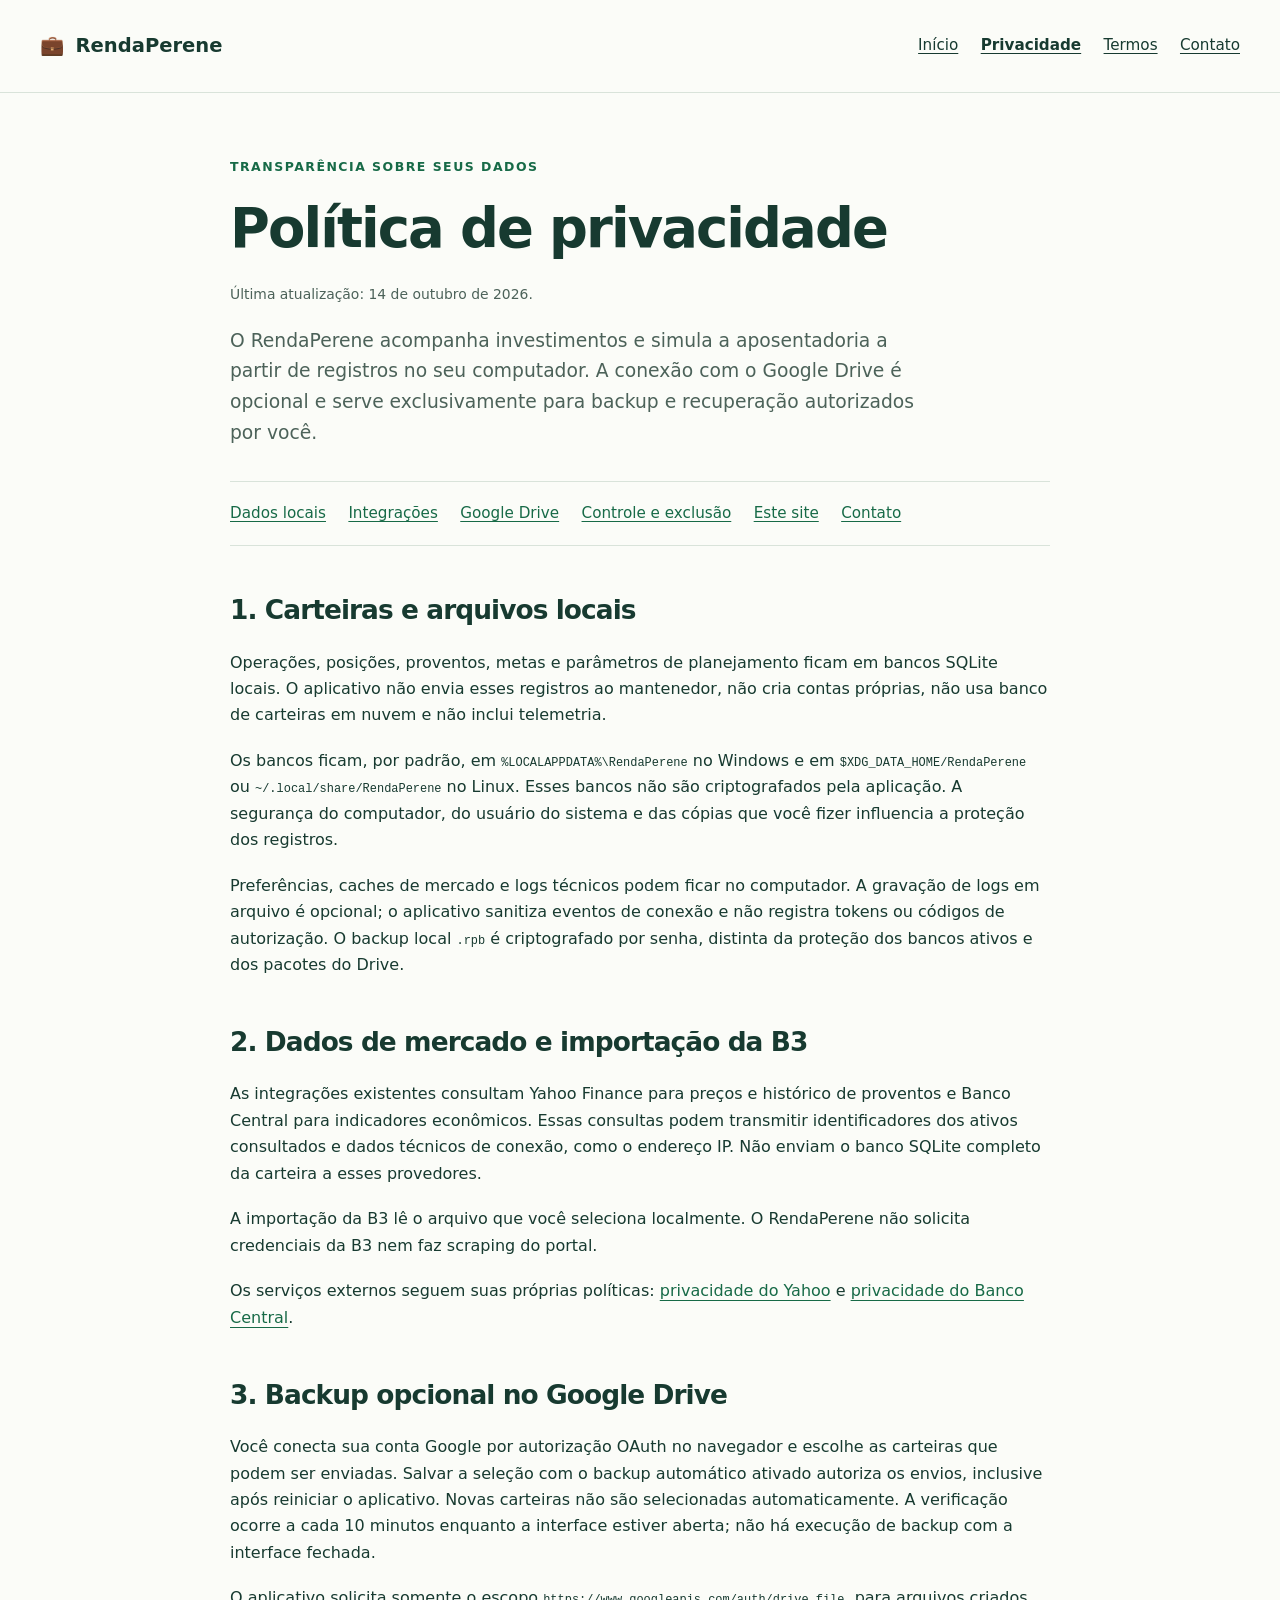
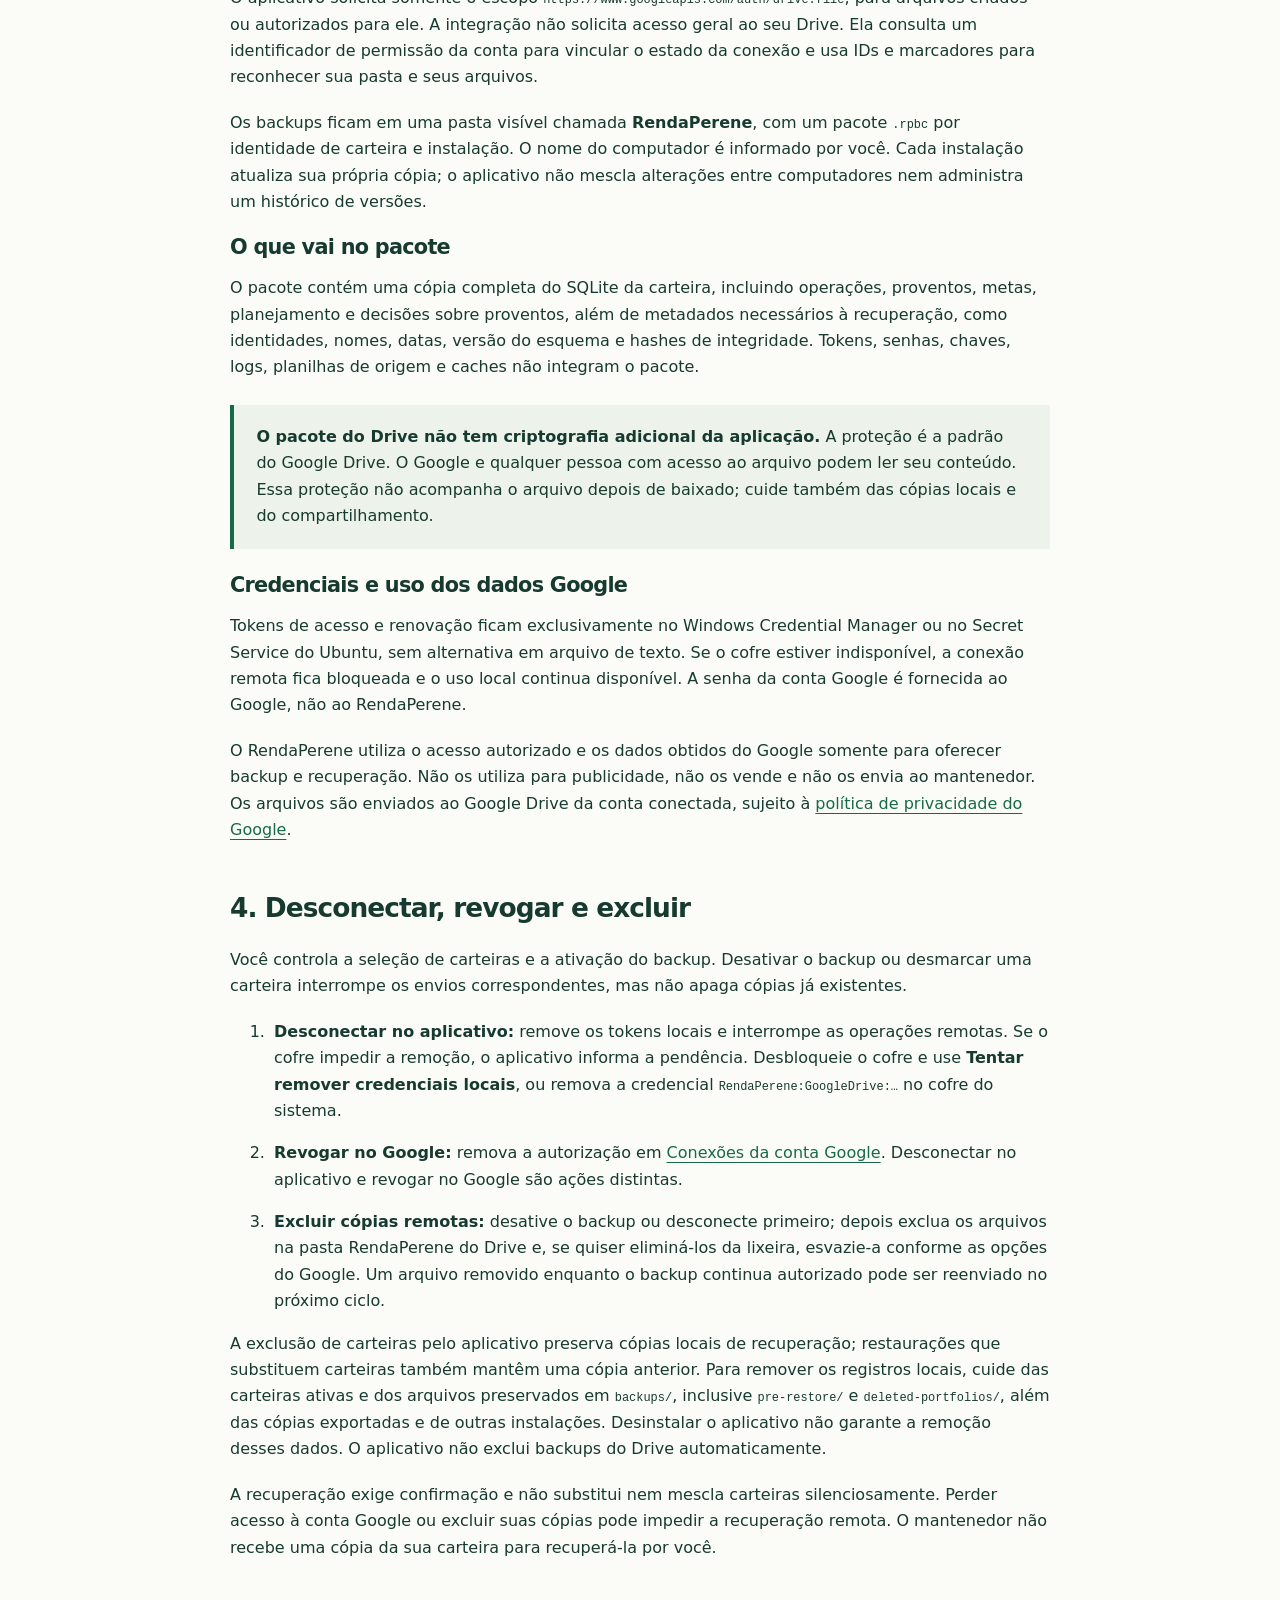
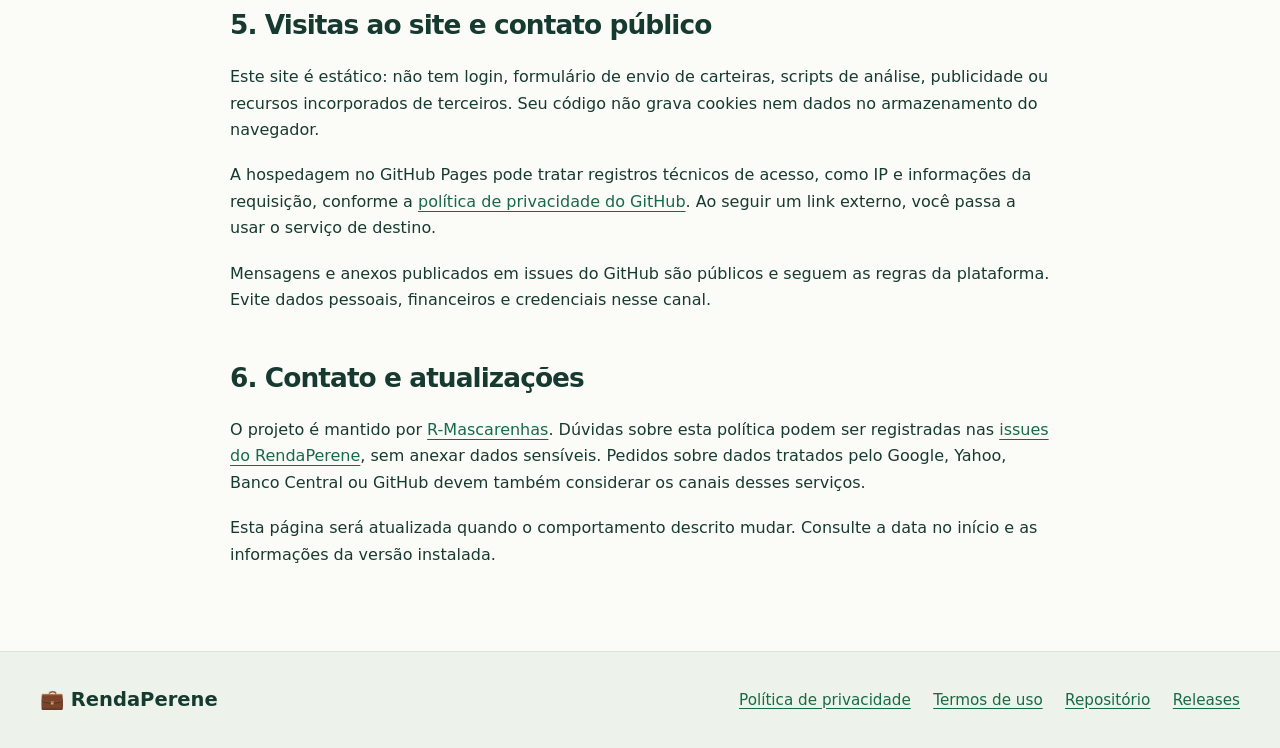
==== site/privacidade.html @ 1b6c13fc "feat: add public GitHub Pages website" ====
<!doctype html>
<html lang="pt-BR">
<head>
  <meta charset="utf-8">
  <meta name="viewport" content="width=device-width, initial-scale=1">
  <meta name="description" content="Como o RendaPerene trata carteiras locais, integrações de mercado, credenciais e backups opcionais no Google Drive.">
  <meta name="referrer" content="strict-origin-when-cross-origin">
  <title>Política de privacidade — RendaPerene</title>
  <link rel="stylesheet" href="assets/styles.css">
</head>
<body>
  <a class="skip-link" href="#conteudo">Pular para o conteúdo</a>
  <header class="site-header"><div class="container header-inner"><a class="brand" href="index.html"><span aria-hidden="true">💼</span> RendaPerene</a><nav aria-label="Navegação principal"><a href="index.html">Início</a><a href="privacidade.html" aria-current="page">Privacidade</a><a href="termos.html">Termos</a><a href="index.html#contato">Contato</a></nav></div></header>
  <main id="conteudo" class="container legal">
    <p class="eyebrow">Transparência sobre seus dados</p>
    <h1>Política de privacidade</h1>
    <p class="small">Última atualização: <time datetime="2026-10-14">14 de outubro de 2026</time>.</p>
    <p class="lead">O RendaPerene acompanha investimentos e simula a aposentadoria a partir de registros no seu computador. A conexão com o Google Drive é opcional e serve exclusivamente para backup e recuperação autorizados por você.</p>
    <nav class="contents" aria-label="Seções da política"><a href="#dados-locais">Dados locais</a><a href="#integracoes">Integrações</a><a href="#google-drive">Google Drive</a><a href="#controle">Controle e exclusão</a><a href="#site">Este site</a><a href="#contato">Contato</a></nav>
    <section id="dados-locais"><h2>1. Carteiras e arquivos locais</h2><p>Operações, posições, proventos, metas e parâmetros de planejamento ficam em bancos SQLite locais. O aplicativo não envia esses registros ao mantenedor, não cria contas próprias, não usa banco de carteiras em nuvem e não inclui telemetria.</p><p>Os bancos ficam, por padrão, em <code>%LOCALAPPDATA%\RendaPerene</code> no Windows e em <code>$XDG_DATA_HOME/RendaPerene</code> ou <code>~/.local/share/RendaPerene</code> no Linux. Esses bancos não são criptografados pela aplicação. A segurança do computador, do usuário do sistema e das cópias que você fizer influencia a proteção dos registros.</p><p>Preferências, caches de mercado e logs técnicos podem ficar no computador. A gravação de logs em arquivo é opcional; o aplicativo sanitiza eventos de conexão e não registra tokens ou códigos de autorização. O backup local <code>.rpb</code> é criptografado por senha, distinta da proteção dos bancos ativos e dos pacotes do Drive.</p></section>
    <section id="integracoes"><h2>2. Dados de mercado e importação da B3</h2><p>As integrações existentes consultam Yahoo Finance para preços e histórico de proventos e Banco Central para indicadores econômicos. Essas consultas podem transmitir identificadores dos ativos consultados e dados técnicos de conexão, como o endereço IP. Não enviam o banco SQLite completo da carteira a esses provedores.</p><p>A importação da B3 lê o arquivo que você seleciona localmente. O RendaPerene não solicita credenciais da B3 nem faz scraping do portal.</p><p>Os serviços externos seguem suas próprias políticas: <a href="https://legal.yahoo.com/br/pt/yahoo/privacy/index.html">privacidade do Yahoo</a> e <a href="https://www.bcb.gov.br/acessoinformacao/politicaprivacidade">privacidade do Banco Central</a>.</p></section>
    <section id="google-drive"><h2>3. Backup opcional no Google Drive</h2><p>Você conecta sua conta Google por autorização OAuth no navegador e escolhe as carteiras que podem ser enviadas. Salvar a seleção com o backup automático ativado autoriza os envios, inclusive após reiniciar o aplicativo. Novas carteiras não são selecionadas automaticamente. A verificação ocorre a cada 10 minutos enquanto a interface estiver aberta; não há execução de backup com a interface fechada.</p><p>O aplicativo solicita somente o escopo <code>https://www.googleapis.com/auth/drive.file</code>, para arquivos criados ou autorizados para ele. A integração não solicita acesso geral ao seu Drive. Ela consulta um identificador de permissão da conta para vincular o estado da conexão e usa IDs e marcadores para reconhecer sua pasta e seus arquivos.</p><p>Os backups ficam em uma pasta visível chamada <strong>RendaPerene</strong>, com um pacote <code>.rpbc</code> por identidade de carteira e instalação. O nome do computador é informado por você. Cada instalação atualiza sua própria cópia; o aplicativo não mescla alterações entre computadores nem administra um histórico de versões.</p><h3>O que vai no pacote</h3><p>O pacote contém uma cópia completa do SQLite da carteira, incluindo operações, proventos, metas, planejamento e decisões sobre proventos, além de metadados necessários à recuperação, como identidades, nomes, datas, versão do esquema e hashes de integridade. Tokens, senhas, chaves, logs, planilhas de origem e caches não integram o pacote.</p><div class="notice"><p><strong>O pacote do Drive não tem criptografia adicional da aplicação.</strong> A proteção é a padrão do Google Drive. O Google e qualquer pessoa com acesso ao arquivo podem ler seu conteúdo. Essa proteção não acompanha o arquivo depois de baixado; cuide também das cópias locais e do compartilhamento.</p></div><h3>Credenciais e uso dos dados Google</h3><p>Tokens de acesso e renovação ficam exclusivamente no Windows Credential Manager ou no Secret Service do Ubuntu, sem alternativa em arquivo de texto. Se o cofre estiver indisponível, a conexão remota fica bloqueada e o uso local continua disponível. A senha da conta Google é fornecida ao Google, não ao RendaPerene.</p><p>O RendaPerene utiliza o acesso autorizado e os dados obtidos do Google somente para oferecer backup e recuperação. Não os utiliza para publicidade, não os vende e não os envia ao mantenedor. Os arquivos são enviados ao Google Drive da conta conectada, sujeito à <a href="https://policies.google.com/privacy?hl=pt-BR">política de privacidade do Google</a>.</p></section>
    <section id="controle"><h2>4. Desconectar, revogar e excluir</h2><p>Você controla a seleção de carteiras e a ativação do backup. Desativar o backup ou desmarcar uma carteira interrompe os envios correspondentes, mas não apaga cópias já existentes.</p><ol><li><strong>Desconectar no aplicativo:</strong> remove os tokens locais e interrompe as operações remotas. Se o cofre impedir a remoção, o aplicativo informa a pendência. Desbloqueie o cofre e use <strong>Tentar remover credenciais locais</strong>, ou remova a credencial <code>RendaPerene:GoogleDrive:…</code> no cofre do sistema.</li><li><strong>Revogar no Google:</strong> remova a autorização em <a href="https://myaccount.google.com/connections">Conexões da conta Google</a>. Desconectar no aplicativo e revogar no Google são ações distintas.</li><li><strong>Excluir cópias remotas:</strong> desative o backup ou desconecte primeiro; depois exclua os arquivos na pasta RendaPerene do Drive e, se quiser eliminá-los da lixeira, esvazie-a conforme as opções do Google. Um arquivo removido enquanto o backup continua autorizado pode ser reenviado no próximo ciclo.</li></ol><p>A exclusão de carteiras pelo aplicativo preserva cópias locais de recuperação; restaurações que substituem carteiras também mantêm uma cópia anterior. Para remover os registros locais, cuide das carteiras ativas e dos arquivos preservados em <code>backups/</code>, inclusive <code>pre-restore/</code> e <code>deleted-portfolios/</code>, além das cópias exportadas e de outras instalações. Desinstalar o aplicativo não garante a remoção desses dados. O aplicativo não exclui backups do Drive automaticamente.</p><p>A recuperação exige confirmação e não substitui nem mescla carteiras silenciosamente. Perder acesso à conta Google ou excluir suas cópias pode impedir a recuperação remota. O mantenedor não recebe uma cópia da sua carteira para recuperá-la por você.</p></section>
    <section id="site"><h2>5. Visitas ao site e contato público</h2><p>Este site é estático: não tem login, formulário de envio de carteiras, scripts de análise, publicidade ou recursos incorporados de terceiros. Seu código não grava cookies nem dados no armazenamento do navegador.</p><p>A hospedagem no GitHub Pages pode tratar registros técnicos de acesso, como IP e informações da requisição, conforme a <a href="https://docs.github.com/en/site-policy/privacy-policies/github-general-privacy-statement">política de privacidade do GitHub</a>. Ao seguir um link externo, você passa a usar o serviço de destino.</p><p>Mensagens e anexos publicados em issues do GitHub são públicos e seguem as regras da plataforma. Evite dados pessoais, financeiros e credenciais nesse canal.</p></section>
    <section id="contato"><h2>6. Contato e atualizações</h2><p>O projeto é mantido por <a href="https://github.com/R-Mascarenhas">R-Mascarenhas</a>. Dúvidas sobre esta política podem ser registradas nas <a href="https://github.com/R-Mascarenhas/RendaPerene/issues">issues do RendaPerene</a>, sem anexar dados sensíveis. Pedidos sobre dados tratados pelo Google, Yahoo, Banco Central ou GitHub devem também considerar os canais desses serviços.</p><p>Esta página será atualizada quando o comportamento descrito mudar. Consulte a data no início e as informações da versão instalada.</p></section>
  </main>
  <footer class="site-footer"><div class="container footer-inner"><a class="brand" href="index.html">💼 RendaPerene</a><nav aria-label="Links do rodapé"><a href="privacidade.html">Política de privacidade</a><a href="termos.html">Termos de uso</a><a href="https://github.com/R-Mascarenhas/RendaPerene">Repositório</a><a href="https://github.com/R-Mascarenhas/RendaPerene/releases/latest">Releases</a></nav></div></footer>
</body>
</html>
---- site/assets/styles.css ----
:root {
  color-scheme: light;
  --ink: #173a30;
  --muted: #4c6259;
  --green: #176a47;
  --paper: #fbfcf8;
  --line: #d9e3da;
}
* { box-sizing: border-box; }
html { scroll-padding-top: 1.5rem; }
body { margin: 0; background: var(--paper); color: var(--ink); font-family: system-ui, -apple-system, "Segoe UI", sans-serif; line-height: 1.65; }
a { color: var(--green); text-underline-offset: .22em; }
a:hover { text-decoration-thickness: 2px; }
a:focus-visible { outline: 3px solid #88420d; outline-offset: 5px; border-radius: 3px; }
img { display: block; max-width: 100%; height: auto; }
h1, h2, h3 { line-height: 1.18; letter-spacing: -.035em; }
h1 { font-size: clamp(2.3rem, 4.4vw, 4.3rem); font-weight: 650; margin: .8rem 0 1.4rem; }
h1 span { color: var(--green); }
h2 { font-size: clamp(1.8rem, 3vw, 2.6rem); font-weight: 600; margin: .5rem 0 1.5rem; }
h3 { font-size: 1.3rem; margin: 1rem 0; }
p { margin: 0 0 1.2rem; }
code { font-size: .92em; overflow-wrap: anywhere; }
.container { max-width: 1200px; width: calc(100% - 3rem); margin-inline: auto; }
.skip-link { position: absolute; left: 1rem; top: -8rem; padding: .8rem 1rem; background: white; z-index: 10; }
.skip-link:focus { top: 1rem; }
.site-header { border-bottom: 1px solid var(--line); }
.header-inner { min-height: 92px; display: flex; align-items: center; justify-content: space-between; gap: 1.5rem; padding-block: 1rem; }
.brand { color: var(--ink); font-size: 1.22rem; font-weight: 700; text-decoration: none; white-space: nowrap; }
.brand span { margin-right: .3rem; }
nav { display: flex; flex-wrap: wrap; gap: .7rem 1.4rem; }
nav a { font-size: .95rem; }
.site-header nav a { color: var(--ink); }
[aria-current="page"] { font-weight: 700; }
.hero { display: grid; grid-template-columns: minmax(0, 1.05fr) minmax(0, 1fr); align-items: center; gap: 3rem; padding-block: 5rem 3.5rem; }
.eyebrow { color: var(--green); font-size: .78rem; font-weight: 750; text-transform: uppercase; letter-spacing: .12em; }
.lead { font-size: 1.17rem; color: var(--muted); max-width: 60ch; }
.actions { display: flex; flex-wrap: wrap; align-items: center; gap: 1.25rem; margin-block: 1.9rem 1rem; }
.button { display: inline-block; background: var(--green); color: white; border: 1px solid var(--green); border-radius: .4rem; padding: .9rem 1.25rem; font-weight: 650; text-align: center; text-decoration: none; }
.button:hover { background: #105436; }
.text-link { font-weight: 600; }
.small, figcaption { color: var(--muted); font-size: .87rem; }
.preview { margin: 0; }
.preview img { border-radius: 1rem; box-shadow: 0 22px 70px #163b3014; border: 1px solid var(--line); }
figcaption { margin-top: .9rem; line-height: 1.5; }
.section { padding-block: 4rem; }
.feature-grid { display: grid; grid-template-columns: repeat(4, 1fr); gap: 2rem; margin-top: 2.5rem; }
.feature { border-top: 1px solid var(--line); padding-top: 1.25rem; }
.feature p { color: var(--muted); }
.feature-number { color: var(--green); font-size: .85rem; font-weight: 700; }
.local-section { background: #edf3ea; margin-block: 2rem; border-block: 1px solid var(--line); }
.local-grid { display: grid; grid-template-columns: repeat(2, minmax(0, 1fr)); gap: 4rem; }
.backup-panel { background: var(--paper); border: 1px solid var(--line); border-radius: .7rem; padding: 2rem; }
.backup-panel h3 { margin-top: 0; }
.getting-started { display: flex; align-items: center; justify-content: space-between; gap: 3rem; }
.getting-started div { max-width: 650px; }
.getting-started .button { flex-shrink: 0; }
.contact { border-top: 1px solid var(--line); }
.contact p { max-width: 80ch; }
.site-footer { background: #edf3ea; border-top: 1px solid var(--line); padding-block: 2rem; }
.footer-inner { display: flex; align-items: center; justify-content: space-between; gap: 1.5rem; flex-wrap: wrap; }
.legal { max-width: 820px; padding-block: 4rem; }
.legal h1 { font-size: clamp(2.3rem, 5vw, 3.4rem); }
.legal h2 { font-size: 1.65rem; }
.legal section { margin-top: 3rem; }
.legal li { margin-bottom: 1rem; padding-left: .25rem; }
.contents { margin-block: 2rem; padding-block: 1.2rem; border-block: 1px solid var(--line); }
.notice { border-left: 4px solid var(--green); padding: 1.2rem 1.4rem; background: #edf3ea; margin-block: 1.5rem; }
.notice p { margin: 0; }
@media (max-width: 960px) {
  .hero { gap: 2rem; }
  .feature-grid { grid-template-columns: repeat(2, 1fr); }
  .getting-started { align-items: flex-start; flex-direction: column; gap: 1rem; }
  .local-grid { gap: 2rem; }
}
@media (max-width: 700px) {
  .container { width: calc(100% - 2rem); }
  .header-inner { align-items: flex-start; flex-direction: column; gap: .8rem; }
  nav { gap: .6rem 1rem; }
  .hero, .local-grid { grid-template-columns: 1fr; }
  .hero { padding-block: 3rem 2rem; }
  .section, .legal { padding-block: 2.5rem; }
  .backup-panel { padding: 1.3rem; }
  .footer-inner { align-items: flex-start; flex-direction: column; }
}
@media (max-width: 400px) {
  .feature-grid { grid-template-columns: 1fr; gap: 1rem; }
}
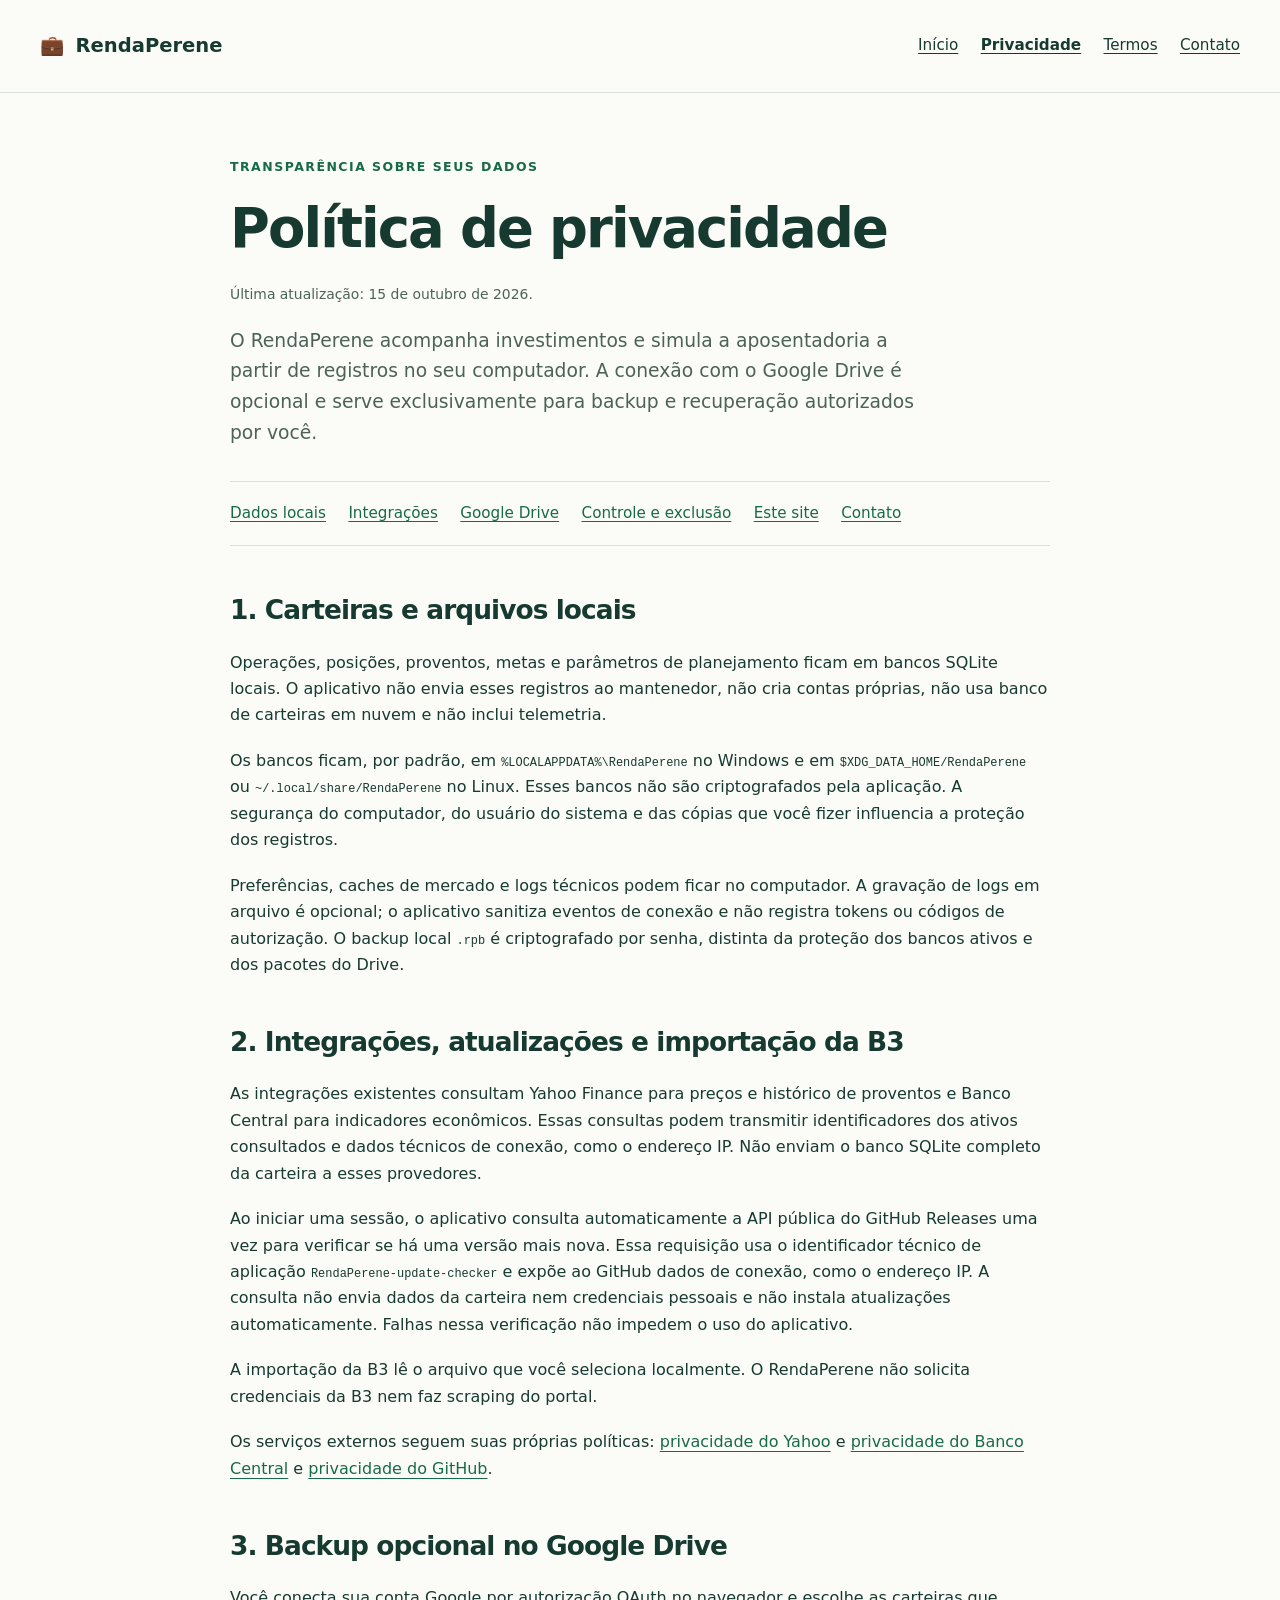
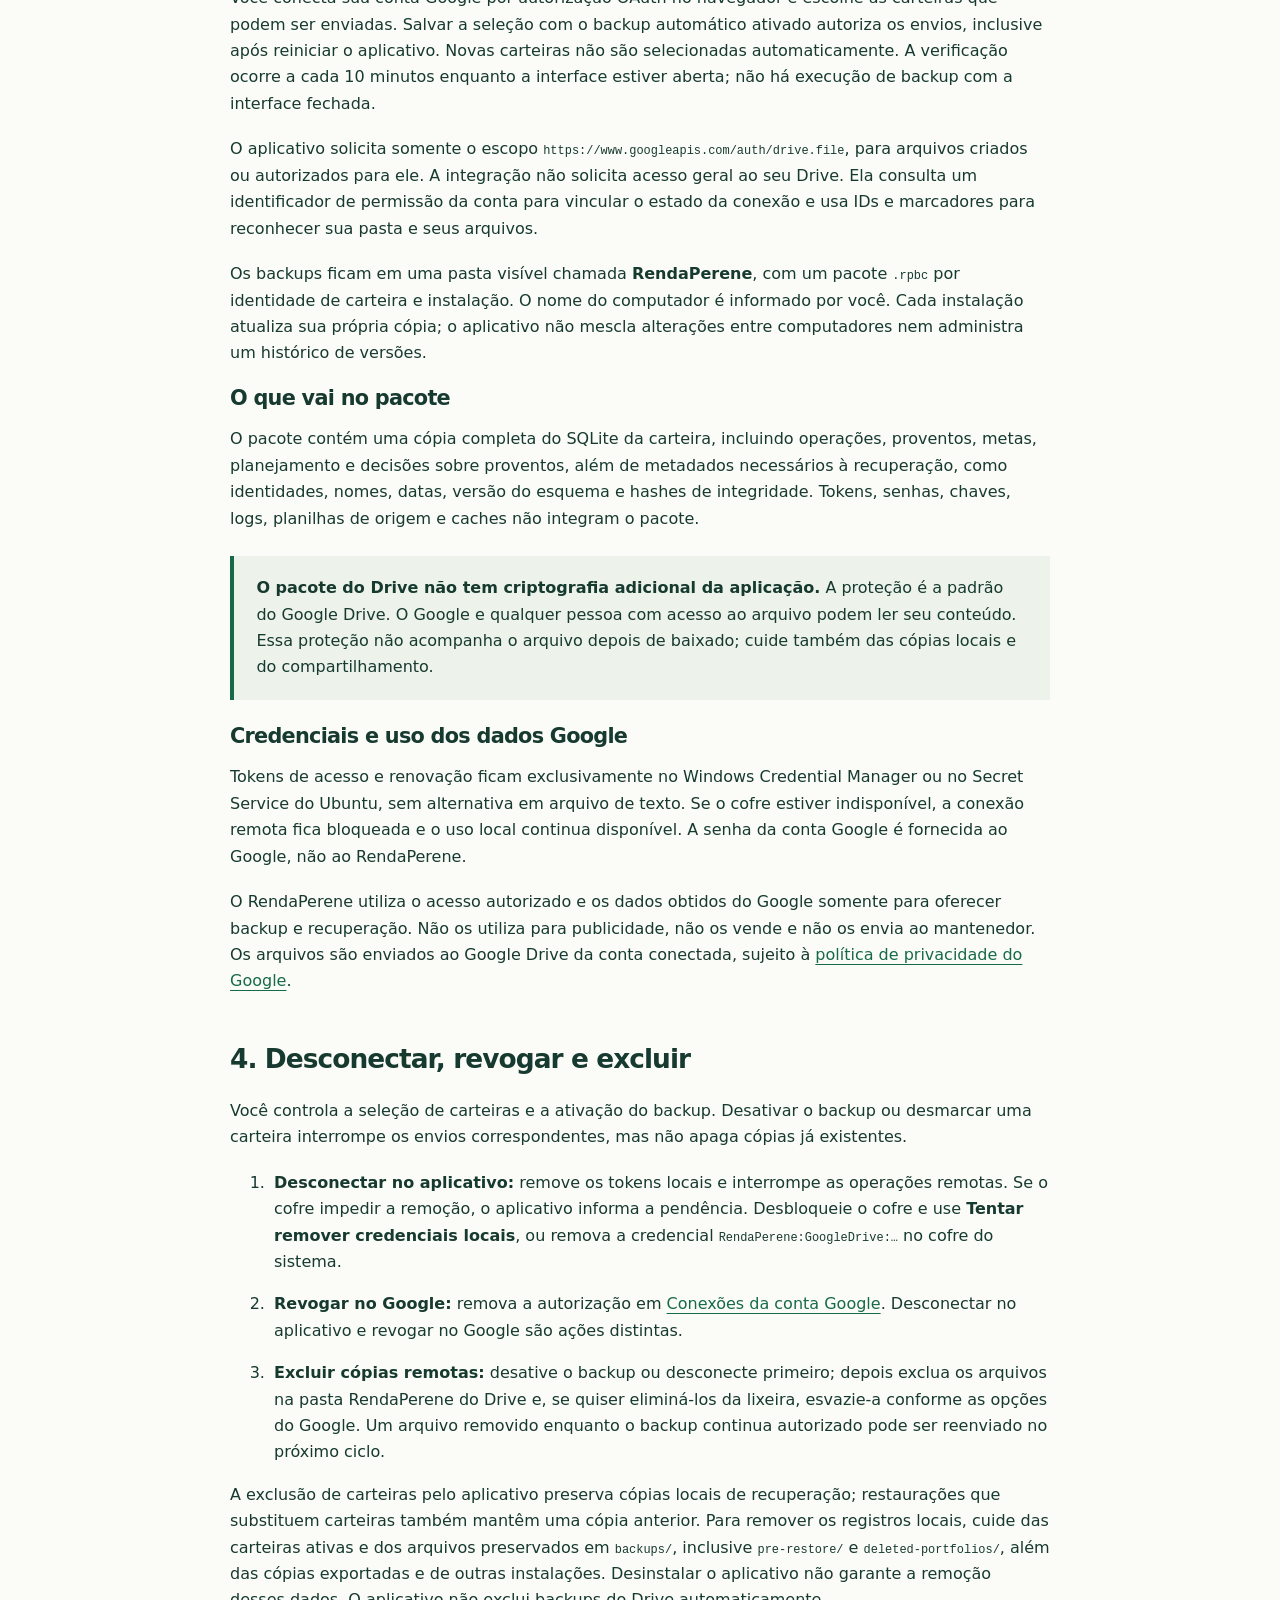
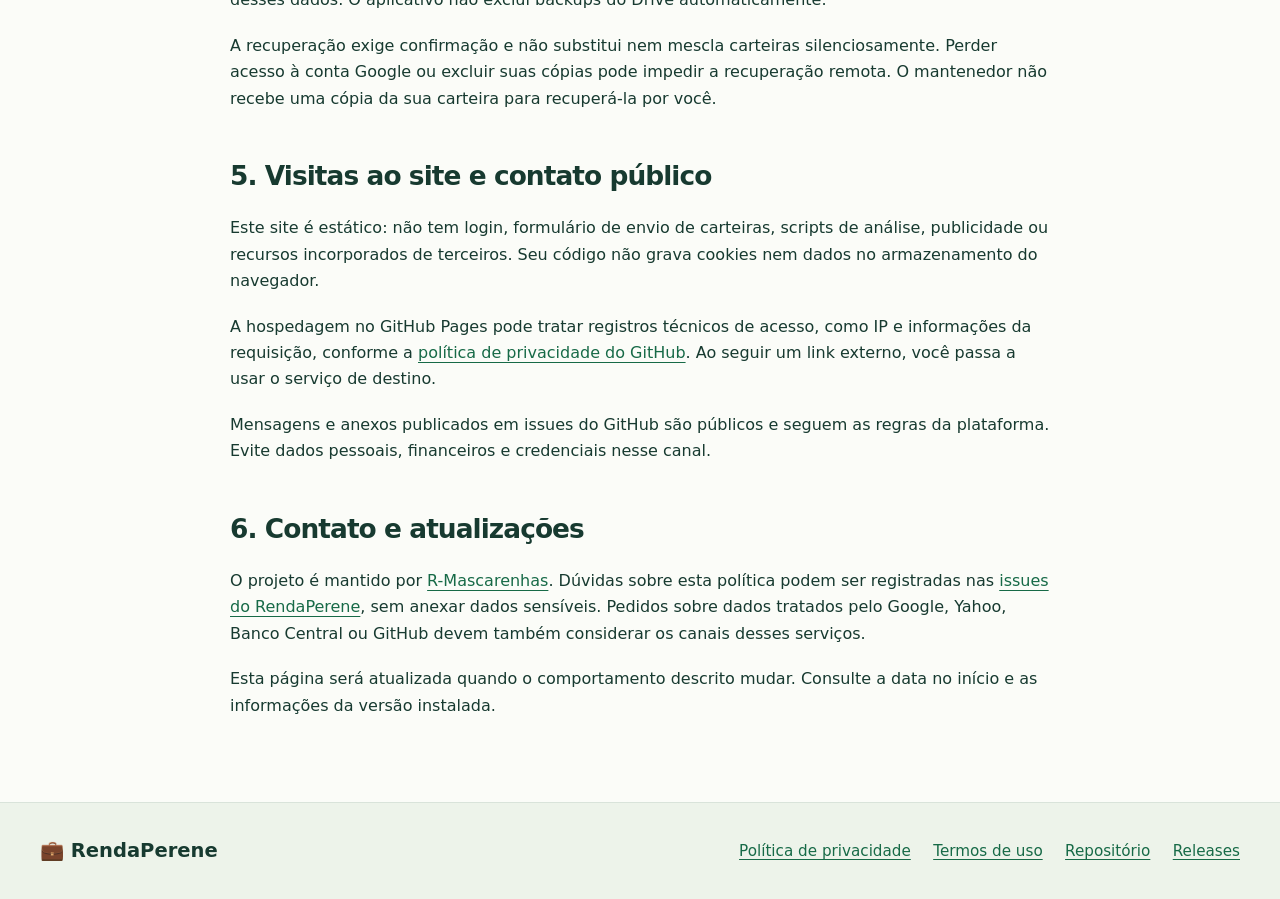
==== commit 05d36ad4: "fix: disclose update checks and extend Windows CI timeout Document the automatic GitHub Releases req" ====
--- a/site/privacidade.html
+++ b/site/privacidade.html
@@ -14,11 +14,11 @@
   <main id="conteudo" class="container legal">
     <p class="eyebrow">Transparência sobre seus dados</p>
     <h1>Política de privacidade</h1>
-    <p class="small">Última atualização: <time datetime="2026-10-14">14 de outubro de 2026</time>.</p>
+    <p class="small">Última atualização: <time datetime="2026-10-15">15 de outubro de 2026</time>.</p>
     <p class="lead">O RendaPerene acompanha investimentos e simula a aposentadoria a partir de registros no seu computador. A conexão com o Google Drive é opcional e serve exclusivamente para backup e recuperação autorizados por você.</p>
     <nav class="contents" aria-label="Seções da política"><a href="#dados-locais">Dados locais</a><a href="#integracoes">Integrações</a><a href="#google-drive">Google Drive</a><a href="#controle">Controle e exclusão</a><a href="#site">Este site</a><a href="#contato">Contato</a></nav>
     <section id="dados-locais"><h2>1. Carteiras e arquivos locais</h2><p>Operações, posições, proventos, metas e parâmetros de planejamento ficam em bancos SQLite locais. O aplicativo não envia esses registros ao mantenedor, não cria contas próprias, não usa banco de carteiras em nuvem e não inclui telemetria.</p><p>Os bancos ficam, por padrão, em <code>%LOCALAPPDATA%\RendaPerene</code> no Windows e em <code>$XDG_DATA_HOME/RendaPerene</code> ou <code>~/.local/share/RendaPerene</code> no Linux. Esses bancos não são criptografados pela aplicação. A segurança do computador, do usuário do sistema e das cópias que você fizer influencia a proteção dos registros.</p><p>Preferências, caches de mercado e logs técnicos podem ficar no computador. A gravação de logs em arquivo é opcional; o aplicativo sanitiza eventos de conexão e não registra tokens ou códigos de autorização. O backup local <code>.rpb</code> é criptografado por senha, distinta da proteção dos bancos ativos e dos pacotes do Drive.</p></section>
-    <section id="integracoes"><h2>2. Dados de mercado e importação da B3</h2><p>As integrações existentes consultam Yahoo Finance para preços e histórico de proventos e Banco Central para indicadores econômicos. Essas consultas podem transmitir identificadores dos ativos consultados e dados técnicos de conexão, como o endereço IP. Não enviam o banco SQLite completo da carteira a esses provedores.</p><p>A importação da B3 lê o arquivo que você seleciona localmente. O RendaPerene não solicita credenciais da B3 nem faz scraping do portal.</p><p>Os serviços externos seguem suas próprias políticas: <a href="https://legal.yahoo.com/br/pt/yahoo/privacy/index.html">privacidade do Yahoo</a> e <a href="https://www.bcb.gov.br/acessoinformacao/politicaprivacidade">privacidade do Banco Central</a>.</p></section>
+    <section id="integracoes"><h2>2. Integrações, atualizações e importação da B3</h2><p>As integrações existentes consultam Yahoo Finance para preços e histórico de proventos e Banco Central para indicadores econômicos. Essas consultas podem transmitir identificadores dos ativos consultados e dados técnicos de conexão, como o endereço IP. Não enviam o banco SQLite completo da carteira a esses provedores.</p><p>Ao iniciar uma sessão, o aplicativo consulta automaticamente a API pública do GitHub Releases uma vez para verificar se há uma versão mais nova. Essa requisição usa o identificador técnico de aplicação <code>RendaPerene-update-checker</code> e expõe ao GitHub dados de conexão, como o endereço IP. A consulta não envia dados da carteira nem credenciais pessoais e não instala atualizações automaticamente. Falhas nessa verificação não impedem o uso do aplicativo.</p><p>A importação da B3 lê o arquivo que você seleciona localmente. O RendaPerene não solicita credenciais da B3 nem faz scraping do portal.</p><p>Os serviços externos seguem suas próprias políticas: <a href="https://legal.yahoo.com/br/pt/yahoo/privacy/index.html">privacidade do Yahoo</a> e <a href="https://www.bcb.gov.br/acessoinformacao/politicaprivacidade">privacidade do Banco Central</a> e <a href="https://docs.github.com/en/site-policy/privacy-policies/github-general-privacy-statement">privacidade do GitHub</a>.</p></section>
     <section id="google-drive"><h2>3. Backup opcional no Google Drive</h2><p>Você conecta sua conta Google por autorização OAuth no navegador e escolhe as carteiras que podem ser enviadas. Salvar a seleção com o backup automático ativado autoriza os envios, inclusive após reiniciar o aplicativo. Novas carteiras não são selecionadas automaticamente. A verificação ocorre a cada 10 minutos enquanto a interface estiver aberta; não há execução de backup com a interface fechada.</p><p>O aplicativo solicita somente o escopo <code>https://www.googleapis.com/auth/drive.file</code>, para arquivos criados ou autorizados para ele. A integração não solicita acesso geral ao seu Drive. Ela consulta um identificador de permissão da conta para vincular o estado da conexão e usa IDs e marcadores para reconhecer sua pasta e seus arquivos.</p><p>Os backups ficam em uma pasta visível chamada <strong>RendaPerene</strong>, com um pacote <code>.rpbc</code> por identidade de carteira e instalação. O nome do computador é informado por você. Cada instalação atualiza sua própria cópia; o aplicativo não mescla alterações entre computadores nem administra um histórico de versões.</p><h3>O que vai no pacote</h3><p>O pacote contém uma cópia completa do SQLite da carteira, incluindo operações, proventos, metas, planejamento e decisões sobre proventos, além de metadados necessários à recuperação, como identidades, nomes, datas, versão do esquema e hashes de integridade. Tokens, senhas, chaves, logs, planilhas de origem e caches não integram o pacote.</p><div class="notice"><p><strong>O pacote do Drive não tem criptografia adicional da aplicação.</strong> A proteção é a padrão do Google Drive. O Google e qualquer pessoa com acesso ao arquivo podem ler seu conteúdo. Essa proteção não acompanha o arquivo depois de baixado; cuide também das cópias locais e do compartilhamento.</p></div><h3>Credenciais e uso dos dados Google</h3><p>Tokens de acesso e renovação ficam exclusivamente no Windows Credential Manager ou no Secret Service do Ubuntu, sem alternativa em arquivo de texto. Se o cofre estiver indisponível, a conexão remota fica bloqueada e o uso local continua disponível. A senha da conta Google é fornecida ao Google, não ao RendaPerene.</p><p>O RendaPerene utiliza o acesso autorizado e os dados obtidos do Google somente para oferecer backup e recuperação. Não os utiliza para publicidade, não os vende e não os envia ao mantenedor. Os arquivos são enviados ao Google Drive da conta conectada, sujeito à <a href="https://policies.google.com/privacy?hl=pt-BR">política de privacidade do Google</a>.</p></section>
     <section id="controle"><h2>4. Desconectar, revogar e excluir</h2><p>Você controla a seleção de carteiras e a ativação do backup. Desativar o backup ou desmarcar uma carteira interrompe os envios correspondentes, mas não apaga cópias já existentes.</p><ol><li><strong>Desconectar no aplicativo:</strong> remove os tokens locais e interrompe as operações remotas. Se o cofre impedir a remoção, o aplicativo informa a pendência. Desbloqueie o cofre e use <strong>Tentar remover credenciais locais</strong>, ou remova a credencial <code>RendaPerene:GoogleDrive:…</code> no cofre do sistema.</li><li><strong>Revogar no Google:</strong> remova a autorização em <a href="https://myaccount.google.com/connections">Conexões da conta Google</a>. Desconectar no aplicativo e revogar no Google são ações distintas.</li><li><strong>Excluir cópias remotas:</strong> desative o backup ou desconecte primeiro; depois exclua os arquivos na pasta RendaPerene do Drive e, se quiser eliminá-los da lixeira, esvazie-a conforme as opções do Google. Um arquivo removido enquanto o backup continua autorizado pode ser reenviado no próximo ciclo.</li></ol><p>A exclusão de carteiras pelo aplicativo preserva cópias locais de recuperação; restaurações que substituem carteiras também mantêm uma cópia anterior. Para remover os registros locais, cuide das carteiras ativas e dos arquivos preservados em <code>backups/</code>, inclusive <code>pre-restore/</code> e <code>deleted-portfolios/</code>, além das cópias exportadas e de outras instalações. Desinstalar o aplicativo não garante a remoção desses dados. O aplicativo não exclui backups do Drive automaticamente.</p><p>A recuperação exige confirmação e não substitui nem mescla carteiras silenciosamente. Perder acesso à conta Google ou excluir suas cópias pode impedir a recuperação remota. O mantenedor não recebe uma cópia da sua carteira para recuperá-la por você.</p></section>
     <section id="site"><h2>5. Visitas ao site e contato público</h2><p>Este site é estático: não tem login, formulário de envio de carteiras, scripts de análise, publicidade ou recursos incorporados de terceiros. Seu código não grava cookies nem dados no armazenamento do navegador.</p><p>A hospedagem no GitHub Pages pode tratar registros técnicos de acesso, como IP e informações da requisição, conforme a <a href="https://docs.github.com/en/site-policy/privacy-policies/github-general-privacy-statement">política de privacidade do GitHub</a>. Ao seguir um link externo, você passa a usar o serviço de destino.</p><p>Mensagens e anexos publicados em issues do GitHub são públicos e seguem as regras da plataforma. Evite dados pessoais, financeiros e credenciais nesse canal.</p></section>
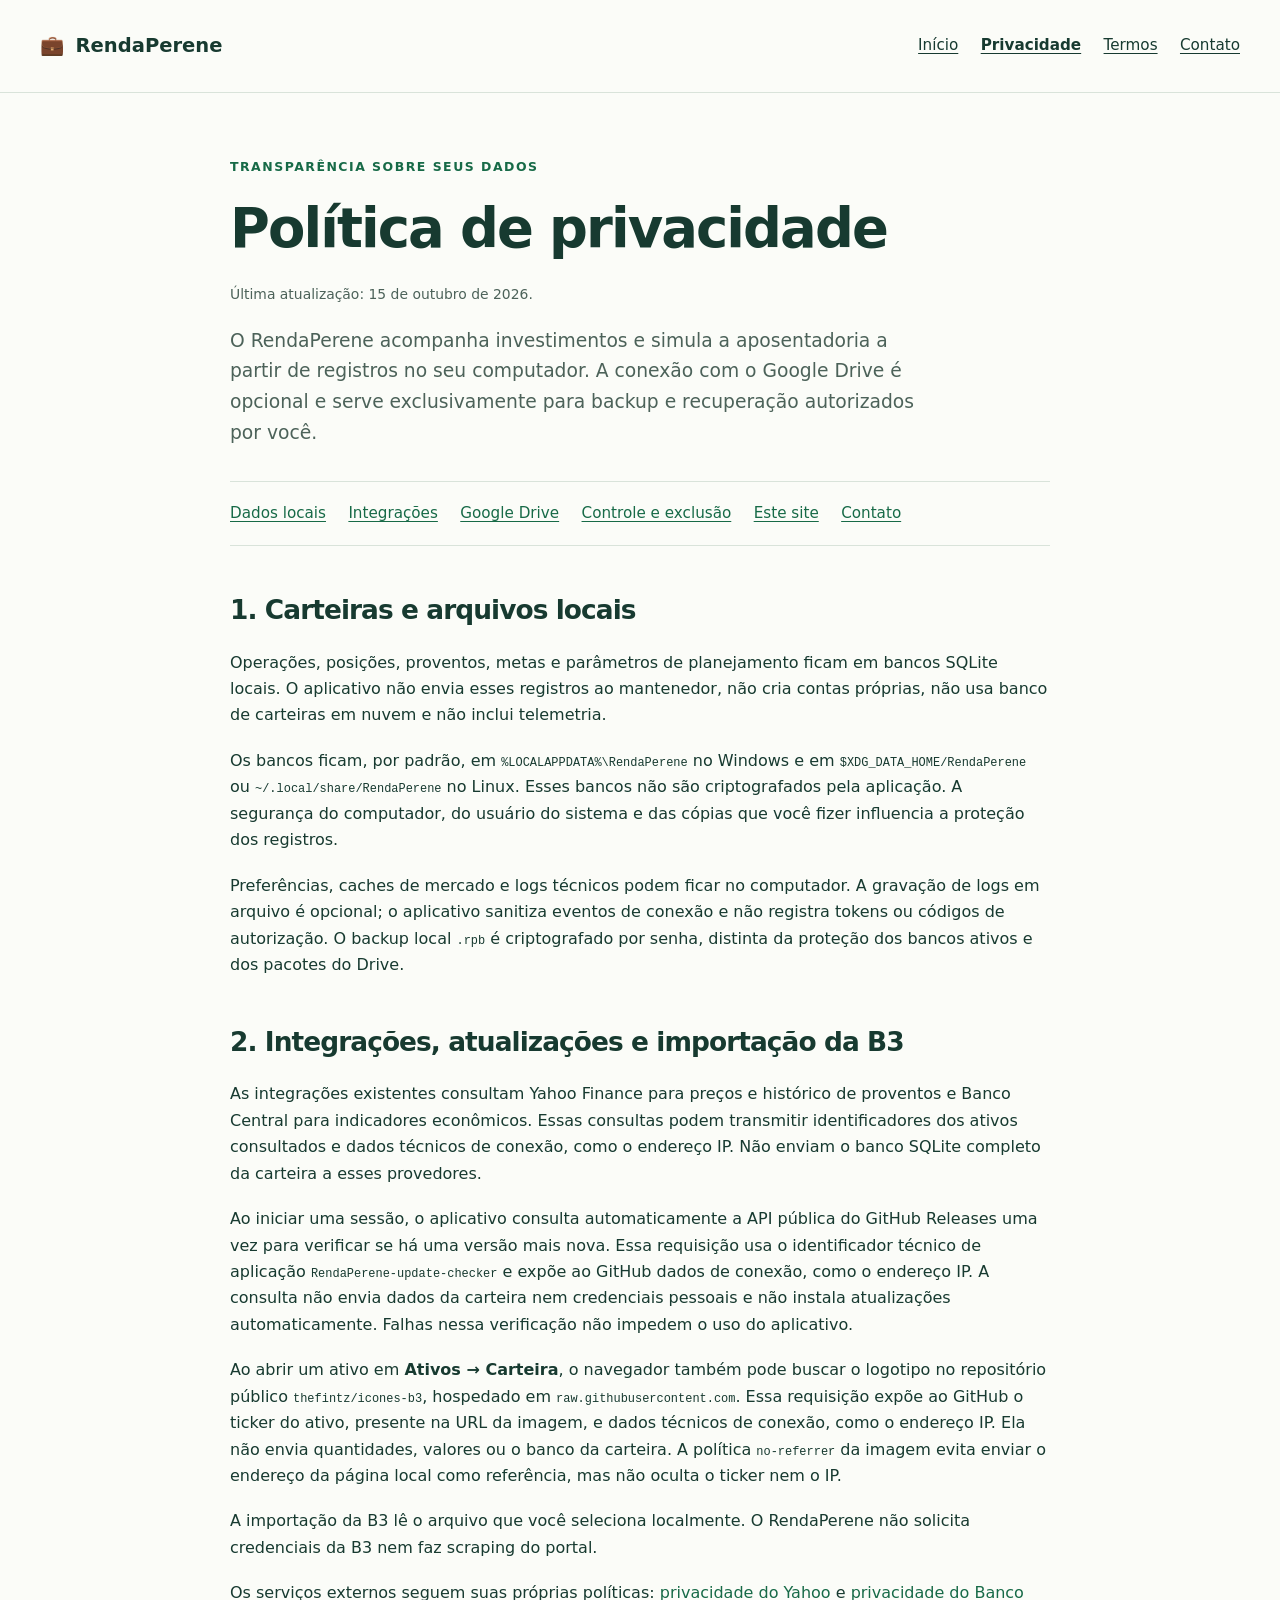
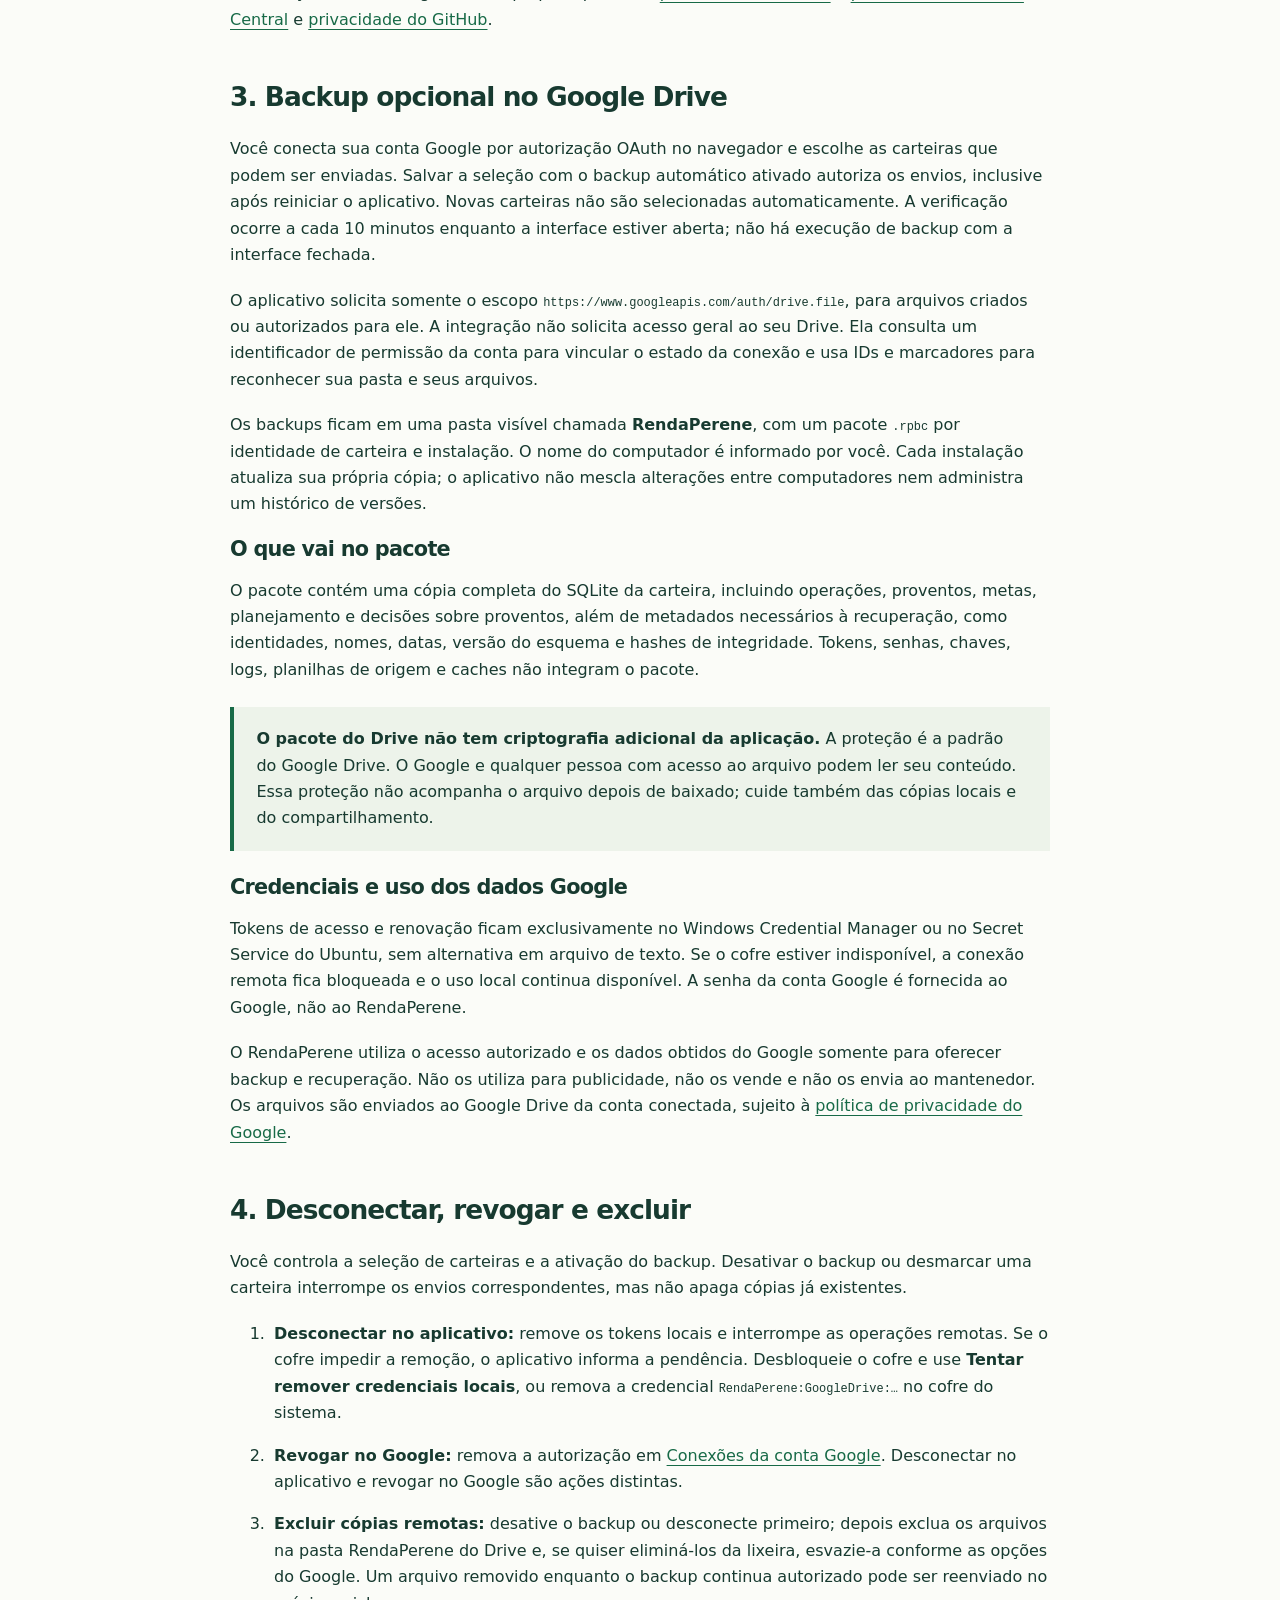
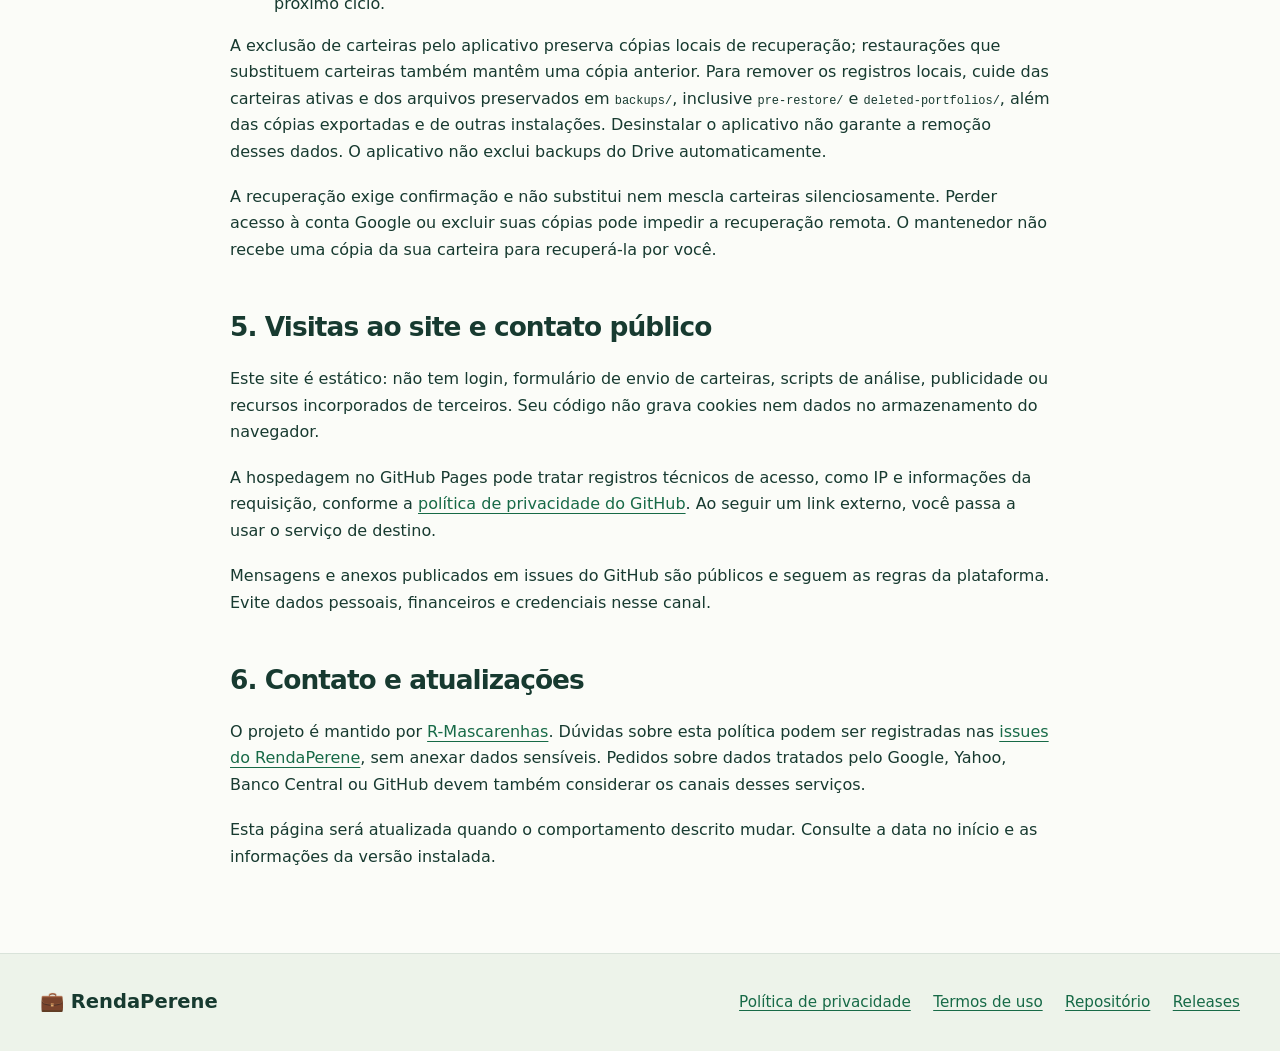
==== commit c9e3e235: "fix: disable source telemetry and disclose asset logo requests Disable Streamlit usage statistics fo" ====
--- a/site/privacidade.html
+++ b/site/privacidade.html
@@ -18,7 +18,7 @@
     <p class="lead">O RendaPerene acompanha investimentos e simula a aposentadoria a partir de registros no seu computador. A conexão com o Google Drive é opcional e serve exclusivamente para backup e recuperação autorizados por você.</p>
     <nav class="contents" aria-label="Seções da política"><a href="#dados-locais">Dados locais</a><a href="#integracoes">Integrações</a><a href="#google-drive">Google Drive</a><a href="#controle">Controle e exclusão</a><a href="#site">Este site</a><a href="#contato">Contato</a></nav>
     <section id="dados-locais"><h2>1. Carteiras e arquivos locais</h2><p>Operações, posições, proventos, metas e parâmetros de planejamento ficam em bancos SQLite locais. O aplicativo não envia esses registros ao mantenedor, não cria contas próprias, não usa banco de carteiras em nuvem e não inclui telemetria.</p><p>Os bancos ficam, por padrão, em <code>%LOCALAPPDATA%\RendaPerene</code> no Windows e em <code>$XDG_DATA_HOME/RendaPerene</code> ou <code>~/.local/share/RendaPerene</code> no Linux. Esses bancos não são criptografados pela aplicação. A segurança do computador, do usuário do sistema e das cópias que você fizer influencia a proteção dos registros.</p><p>Preferências, caches de mercado e logs técnicos podem ficar no computador. A gravação de logs em arquivo é opcional; o aplicativo sanitiza eventos de conexão e não registra tokens ou códigos de autorização. O backup local <code>.rpb</code> é criptografado por senha, distinta da proteção dos bancos ativos e dos pacotes do Drive.</p></section>
-    <section id="integracoes"><h2>2. Integrações, atualizações e importação da B3</h2><p>As integrações existentes consultam Yahoo Finance para preços e histórico de proventos e Banco Central para indicadores econômicos. Essas consultas podem transmitir identificadores dos ativos consultados e dados técnicos de conexão, como o endereço IP. Não enviam o banco SQLite completo da carteira a esses provedores.</p><p>Ao iniciar uma sessão, o aplicativo consulta automaticamente a API pública do GitHub Releases uma vez para verificar se há uma versão mais nova. Essa requisição usa o identificador técnico de aplicação <code>RendaPerene-update-checker</code> e expõe ao GitHub dados de conexão, como o endereço IP. A consulta não envia dados da carteira nem credenciais pessoais e não instala atualizações automaticamente. Falhas nessa verificação não impedem o uso do aplicativo.</p><p>A importação da B3 lê o arquivo que você seleciona localmente. O RendaPerene não solicita credenciais da B3 nem faz scraping do portal.</p><p>Os serviços externos seguem suas próprias políticas: <a href="https://legal.yahoo.com/br/pt/yahoo/privacy/index.html">privacidade do Yahoo</a> e <a href="https://www.bcb.gov.br/acessoinformacao/politicaprivacidade">privacidade do Banco Central</a> e <a href="https://docs.github.com/en/site-policy/privacy-policies/github-general-privacy-statement">privacidade do GitHub</a>.</p></section>
+    <section id="integracoes"><h2>2. Integrações, atualizações e importação da B3</h2><p>As integrações existentes consultam Yahoo Finance para preços e histórico de proventos e Banco Central para indicadores econômicos. Essas consultas podem transmitir identificadores dos ativos consultados e dados técnicos de conexão, como o endereço IP. Não enviam o banco SQLite completo da carteira a esses provedores.</p><p>Ao iniciar uma sessão, o aplicativo consulta automaticamente a API pública do GitHub Releases uma vez para verificar se há uma versão mais nova. Essa requisição usa o identificador técnico de aplicação <code>RendaPerene-update-checker</code> e expõe ao GitHub dados de conexão, como o endereço IP. A consulta não envia dados da carteira nem credenciais pessoais e não instala atualizações automaticamente. Falhas nessa verificação não impedem o uso do aplicativo.</p><p>Ao abrir um ativo em <strong>Ativos → Carteira</strong>, o navegador também pode buscar o logotipo no repositório público <code>thefintz/icones-b3</code>, hospedado em <code>raw.githubusercontent.com</code>. Essa requisição expõe ao GitHub o ticker do ativo, presente na URL da imagem, e dados técnicos de conexão, como o endereço IP. Ela não envia quantidades, valores ou o banco da carteira. A política <code>no-referrer</code> da imagem evita enviar o endereço da página local como referência, mas não oculta o ticker nem o IP.</p><p>A importação da B3 lê o arquivo que você seleciona localmente. O RendaPerene não solicita credenciais da B3 nem faz scraping do portal.</p><p>Os serviços externos seguem suas próprias políticas: <a href="https://legal.yahoo.com/br/pt/yahoo/privacy/index.html">privacidade do Yahoo</a> e <a href="https://www.bcb.gov.br/acessoinformacao/politicaprivacidade">privacidade do Banco Central</a> e <a href="https://docs.github.com/en/site-policy/privacy-policies/github-general-privacy-statement">privacidade do GitHub</a>.</p></section>
     <section id="google-drive"><h2>3. Backup opcional no Google Drive</h2><p>Você conecta sua conta Google por autorização OAuth no navegador e escolhe as carteiras que podem ser enviadas. Salvar a seleção com o backup automático ativado autoriza os envios, inclusive após reiniciar o aplicativo. Novas carteiras não são selecionadas automaticamente. A verificação ocorre a cada 10 minutos enquanto a interface estiver aberta; não há execução de backup com a interface fechada.</p><p>O aplicativo solicita somente o escopo <code>https://www.googleapis.com/auth/drive.file</code>, para arquivos criados ou autorizados para ele. A integração não solicita acesso geral ao seu Drive. Ela consulta um identificador de permissão da conta para vincular o estado da conexão e usa IDs e marcadores para reconhecer sua pasta e seus arquivos.</p><p>Os backups ficam em uma pasta visível chamada <strong>RendaPerene</strong>, com um pacote <code>.rpbc</code> por identidade de carteira e instalação. O nome do computador é informado por você. Cada instalação atualiza sua própria cópia; o aplicativo não mescla alterações entre computadores nem administra um histórico de versões.</p><h3>O que vai no pacote</h3><p>O pacote contém uma cópia completa do SQLite da carteira, incluindo operações, proventos, metas, planejamento e decisões sobre proventos, além de metadados necessários à recuperação, como identidades, nomes, datas, versão do esquema e hashes de integridade. Tokens, senhas, chaves, logs, planilhas de origem e caches não integram o pacote.</p><div class="notice"><p><strong>O pacote do Drive não tem criptografia adicional da aplicação.</strong> A proteção é a padrão do Google Drive. O Google e qualquer pessoa com acesso ao arquivo podem ler seu conteúdo. Essa proteção não acompanha o arquivo depois de baixado; cuide também das cópias locais e do compartilhamento.</p></div><h3>Credenciais e uso dos dados Google</h3><p>Tokens de acesso e renovação ficam exclusivamente no Windows Credential Manager ou no Secret Service do Ubuntu, sem alternativa em arquivo de texto. Se o cofre estiver indisponível, a conexão remota fica bloqueada e o uso local continua disponível. A senha da conta Google é fornecida ao Google, não ao RendaPerene.</p><p>O RendaPerene utiliza o acesso autorizado e os dados obtidos do Google somente para oferecer backup e recuperação. Não os utiliza para publicidade, não os vende e não os envia ao mantenedor. Os arquivos são enviados ao Google Drive da conta conectada, sujeito à <a href="https://policies.google.com/privacy?hl=pt-BR">política de privacidade do Google</a>.</p></section>
     <section id="controle"><h2>4. Desconectar, revogar e excluir</h2><p>Você controla a seleção de carteiras e a ativação do backup. Desativar o backup ou desmarcar uma carteira interrompe os envios correspondentes, mas não apaga cópias já existentes.</p><ol><li><strong>Desconectar no aplicativo:</strong> remove os tokens locais e interrompe as operações remotas. Se o cofre impedir a remoção, o aplicativo informa a pendência. Desbloqueie o cofre e use <strong>Tentar remover credenciais locais</strong>, ou remova a credencial <code>RendaPerene:GoogleDrive:…</code> no cofre do sistema.</li><li><strong>Revogar no Google:</strong> remova a autorização em <a href="https://myaccount.google.com/connections">Conexões da conta Google</a>. Desconectar no aplicativo e revogar no Google são ações distintas.</li><li><strong>Excluir cópias remotas:</strong> desative o backup ou desconecte primeiro; depois exclua os arquivos na pasta RendaPerene do Drive e, se quiser eliminá-los da lixeira, esvazie-a conforme as opções do Google. Um arquivo removido enquanto o backup continua autorizado pode ser reenviado no próximo ciclo.</li></ol><p>A exclusão de carteiras pelo aplicativo preserva cópias locais de recuperação; restaurações que substituem carteiras também mantêm uma cópia anterior. Para remover os registros locais, cuide das carteiras ativas e dos arquivos preservados em <code>backups/</code>, inclusive <code>pre-restore/</code> e <code>deleted-portfolios/</code>, além das cópias exportadas e de outras instalações. Desinstalar o aplicativo não garante a remoção desses dados. O aplicativo não exclui backups do Drive automaticamente.</p><p>A recuperação exige confirmação e não substitui nem mescla carteiras silenciosamente. Perder acesso à conta Google ou excluir suas cópias pode impedir a recuperação remota. O mantenedor não recebe uma cópia da sua carteira para recuperá-la por você.</p></section>
     <section id="site"><h2>5. Visitas ao site e contato público</h2><p>Este site é estático: não tem login, formulário de envio de carteiras, scripts de análise, publicidade ou recursos incorporados de terceiros. Seu código não grava cookies nem dados no armazenamento do navegador.</p><p>A hospedagem no GitHub Pages pode tratar registros técnicos de acesso, como IP e informações da requisição, conforme a <a href="https://docs.github.com/en/site-policy/privacy-policies/github-general-privacy-statement">política de privacidade do GitHub</a>. Ao seguir um link externo, você passa a usar o serviço de destino.</p><p>Mensagens e anexos publicados em issues do GitHub são públicos e seguem as regras da plataforma. Evite dados pessoais, financeiros e credenciais nesse canal.</p></section>
